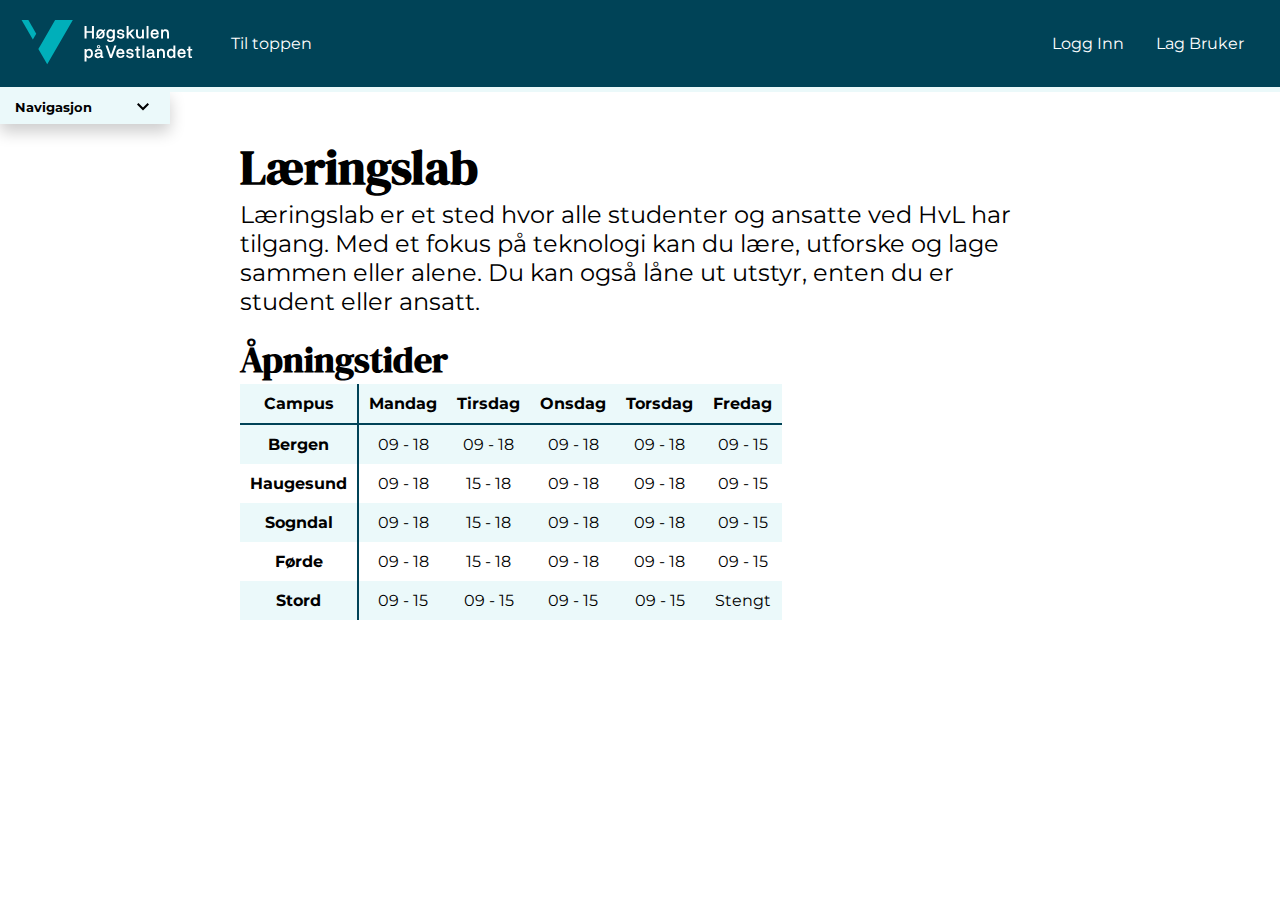
==== index.html @ 8cbc113d "legg til knapper for logg inn og lag bruker, ikke funksjonelle enda" ====
<!DOCTYPE html>

<!-- Av: Solveig Knarvik, Chanh Lam, Daniella Stensland -->

<html lang="no">
    <head>
        <meta charset="utf-8">
        <link rel="stylesheet" href="styles.css">
        <link rel="icon" type="image/x-icon" href="media/favicon.ico">
        <title>Læringslab - HvL</title>
    </head>
    <body>
        <header>
            <img class="hvl-logo" src="media/hvl_logo.svg" alt="HvL sin logo" onclick="window.location.href='index.html'">
            <nav class="internal-nav">
                <ul>
                    <li><a href="#">Til toppen</a></li>
                </ul>
            </nav>

            <ul class="log-in-and-register">
                <li><a href="logg_inn.html">Logg Inn</a></li>
                <li><a href="lag_bruker.html">Lag Bruker</a></li>
            </ul>
        </header>
        <nav class="drop-down">
            <button class="drop-down-button"><strong>Navigasjon</strong><img src="media/drop_down_button_black.svg" alt="drop-down button arrow"></button>
            <ul class="drop-down-content">
                <li class="current-page"><strong>Hjem</strong></li>
                <li><a href="HTML/om_laeringslabbene.html">Om læringslabbene</a></li>
                <li><a href="HTML/loesninger_resultat_og_virkning.html">Løsninger, resultat og virkning</a></li>
                <li><a href="HTML/baerekraft_og_samfunnsansvar.html">Bærekraft og samfunnsansvar</a></li>
                <li><a href="HTML/kontakt.html">Kontakt og sammarbeid</a></li>
            </ul>
        </nav>
        <div class="content-body">
            <h1>Læringslab</h1>
            <p class="complimentary-text">
                Læringslab er et sted hvor alle studenter og ansatte ved HvL har tilgang. Med et fokus på teknologi kan 
                du lære, utforske og lage sammen eller alene. Du kan også låne ut utstyr, enten du er student eller ansatt.
            </p>

            <br>

            <h2>Åpningstider</h2>
            
            <table id="opening-times-table">
                <thead>
                    <tr>
                        <th>Campus</th>
                        <th>Mandag</th>
                        <th>Tirsdag</th>
                        <th>Onsdag</th>
                        <th>Torsdag</th>
                        <th>Fredag</th>
                    </tr>
                </thead>
                <tbody>
                    <tr>
                        <td><strong>Bergen</strong></td>
                        <td>09 - 18</td>
                        <td>09 - 18</td>
                        <td>09 - 18</td>
                        <td>09 - 18</td>
                        <td>09 - 15</td>
                    </tr>
                    <tr>
                        <td><strong>Haugesund</strong></td>
                        <td>09 - 18</td>
                        <td>15 - 18</td>
                        <td>09 - 18</td>
                        <td>09 - 18</td>
                        <td>09 - 15</td>
                    </tr>
                    <tr>
                        <td><strong>Sogndal</strong></td>
                        <td>09 - 18</td>
                        <td>15 - 18</td>
                        <td>09 - 18</td>
                        <td>09 - 18</td>
                        <td>09 - 15</td>
                    </tr>
                    <tr>
                        <td><strong>Førde</strong></td>
                        <td>09 - 18</td>
                        <td>15 - 18</td>
                        <td>09 - 18</td>
                        <td>09 - 18</td>
                        <td>09 - 15</td>
                    </tr>
                    <tr>
                        <td><strong>Stord</strong></td>
                        <td>09 - 15</td>
                        <td>09 - 15</td>
                        <td>09 - 15</td>
                        <td>09 - 15</td>
                        <td>Stengt</td>
                    </tr>
                </tbody>
            </table>
        </div>

        <script src="script.js"></script>
    </body>
</html>
---- styles.css ----
@import url('https://fonts.googleapis.com/css2?family=DM+Serif+Display:ital@0;1&family=Montserrat:ital,wght@0,100..900;1,100..900&display=swap');

* {
    font-family: "Montserrat", sans-serif; /* Montserrat blir standard font for nettsiden utenom overskrifter. */
    box-sizing: border-box;
    margin: 0;
    padding: 0;
}

html {
    scroll-behavior: smooth;
}

h1, h2, .drop-down-box-header {
    font-family: "DM Serif Display", serif;
}

h1 {
    font-size: 48px;
}

h2 {
    font-size: 36px;
    scroll-margin-top: 100px;
}

header {
    position: fixed;
    width: 100%;
    display: flex;
    background-color: #004357;
    border-bottom: 5px solid #EBF9FA;
    z-index: 3;
    align-items: center;
}

table {
    text-align: center;
    border-collapse: collapse;
}

tr:nth-child(odd) {
    background-color: #EBF9FA;
}

td, th {
    padding: 10px;
    cursor: crosshair;
}

th {
    border-bottom: 2px solid #004357;
}

td strong {
    font-weight: 700 !important;
}

td:hover {
    font-weight: bold;
}

td:first-child, th:first-child {
    border-right: 2px solid #004357;
}

.internal-nav ul {
    display: flex;
    margin-left: auto;
    list-style-type: none;
    background-color: inherit;
}

.internal-nav li {
    float: left;
    list-style-type: none;
}

.internal-nav li a {
    display: block;
    color: white;
    text-align: center;
    padding: 16px;
    text-decoration: none;
}

.internal-nav li a:hover {
    background-color: #001F29;
}

.highlight {
    color: #EE6352;
}

.content-body {
    padding-top: 100px;
    padding-bottom: 50px;
    min-width: 400px;
    max-width: 800px;
    margin: auto;
}

.complimentary-text {
    font-size: 24px;
}

.drop-down {
    position: relative;
    display: inline-block;
}

.drop-down-content {
    position: absolute;
    top: 90px;
    left: 0;
    background-color: #EBF9FA;
    box-shadow: 0px 8px 16px rgba(0, 0, 0, 0.2);
    z-index: 1;
    width: 170px;
    opacity: 0;
    transform: translateY(-10px);
    list-style-type: none;
    padding: 0;
    margin: 0;
}

.drop-down-content.show {
    opacity: 1;
    transform: translateY(0);
}

.drop-down-content li {
    padding: 12px 16px;
    display: block;
}

.drop-down-content li a {
    text-decoration: none;
    color: #000;
}

.drop-down-content li:hover {
    text-decoration: underline;
    background-color: #CEF0F3;
}

.drop-down-content .current-page {
    text-decoration: none !important;
    background-color: #EBF9FA !important;
}

.drop-down:focus-within .drop-down-content {
    display: block;
}

.drop-down-button {
    border: none;
    position: relative;
    display: flex;
    align-items: center;
    justify-content: space-between;
    right: 0;
    top: 90px;
    width: 170px;
    text-align: right;
    outline: none;
    background-color: #EBF9FA;
    color: #000;
    padding: 5px 15px;
    box-shadow: 0px 8px 16px rgba(0, 0, 0, 0.2);
    z-index: 2;
}

.drop-down-button img {
    transition: transform 0.3s ease-out;
}

.drop-down-button.rotate {
    border-top: #004357 solid 1px;
    transform: none !important; /* This has to exist so I don't have to declare a .rotate state for every location button*/ 
}

.rotate {
    transform: rotate(180deg);
}

.drop-down-button.rotate img {
    transform: rotate(180deg);
}

.drop-down-button:hover {
    background-color: #CEF0F3;
    cursor: pointer;
}

.drop-down-box {
    position: relative;
    width: 650px;
    margin-bottom: 10px;
}

.drop-down-box-content {
    display: none;
    position: relative;
    background-color: #EBF9FA;
    box-shadow: 0px 8px 16px rgba(0, 0, 0, 0.2);
    z-index: 1;
    width: 100%;
    border-radius: 5px;
    padding: 10px;
}

#bergen-content.show, #haugesund-content.show, #sogndal-content.show, #foerde-content.show, #stord-content.show {
    display: block;
}

.drop-down-box-content li {
    padding: 12px 16px;
    list-style-type: none;
}

.drop-down-box-content img {
    max-width: 200px;
}

.drop-down-box-header {
    display: flex;
    cursor: pointer;
    justify-content: space-between;
    align-items: center;
    width: 100%;
    font-size: 28px;
    background-color: #004357;
    color: #FFF;
    border: none;
    border-radius: 5px;
    outline: none;
    padding: 10px 30px;
    margin-bottom: 10px;
}

.drop-down-box-header img {
    transition: transform 0.3s ease-out;
}

.hvl-logo {
    width: 175px;
    margin: 20px;
}

.hvl-logo:hover {
    cursor: pointer;
}

.log-in-and-register {
    display: flex;
    list-style-type: none;
    margin-left: auto;
    margin-right: 20px;
}

.log-in-and-register li {
    position: relative;
    text-decoration: none;
}

.log-in-and-register li a {
    display: block;
    color: white;
    text-align: center;
    padding: 16px;
    text-decoration: none;
}

.log-in-and-register li a:hover {
    background-color: #001F29;
}
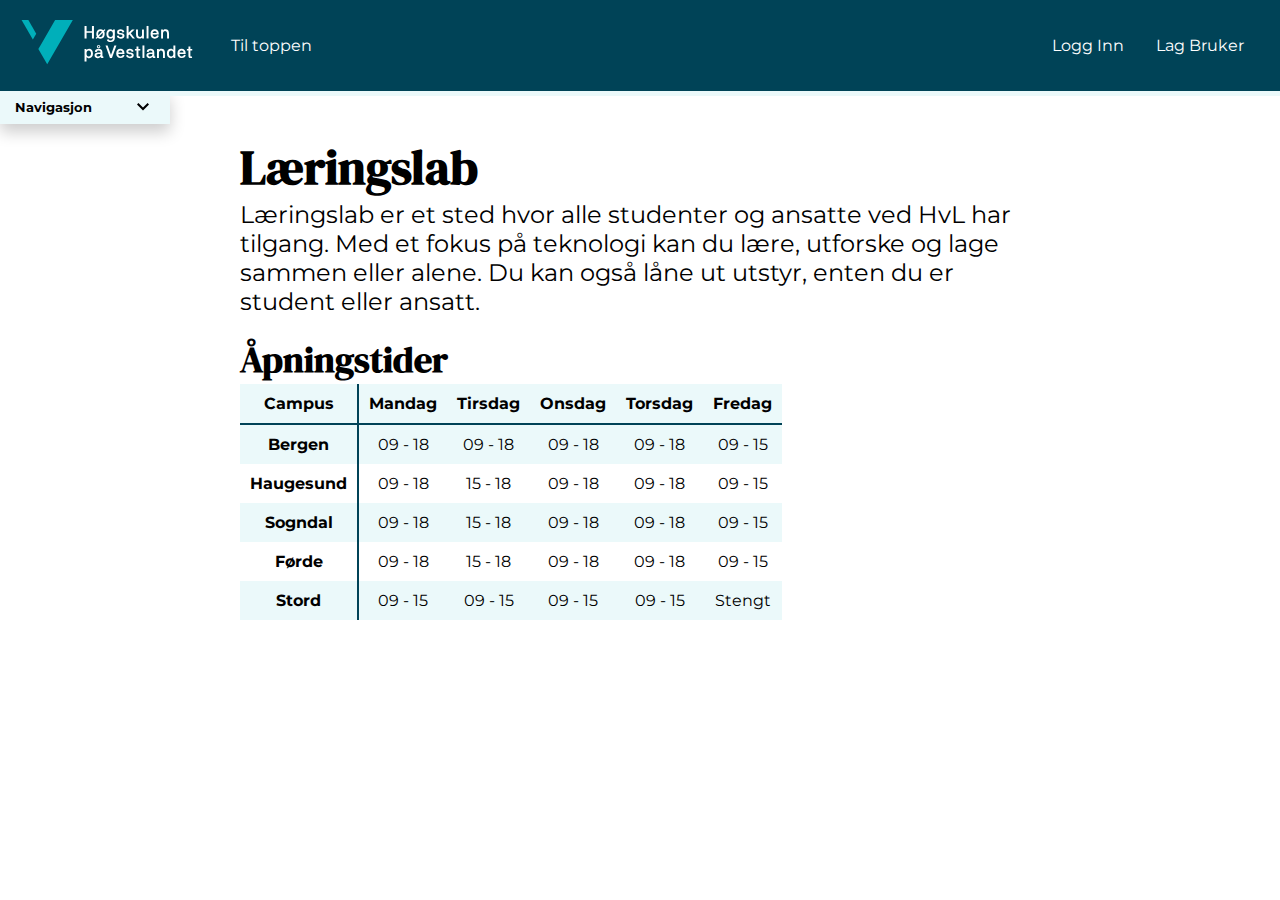
==== commit 0a4f4702: "WCAG fix" ====
--- a/index.html
+++ b/index.html
@@ -11,16 +11,18 @@
     </head>
     <body>
         <header>
-            <img class="hvl-logo" src="media/hvl_logo.svg" alt="HvL sin logo" onclick="window.location.href='index.html'">
+            <a href="index.html">
+                <img class="hvl-logo" src="media/hvl_logo.svg" alt="HvL sin logo">
+            </a>
             <nav class="internal-nav">
                 <ul>
                     <li><a href="#">Til toppen</a></li>
                 </ul>
             </nav>
-
+        
             <ul class="log-in-and-register">
-                <li><a href="logg_inn.html">Logg Inn</a></li>
-                <li><a href="lag_bruker.html">Lag Bruker</a></li>
+                <li><a href="HTML/logg_inn.html">Logg Inn</a></li>
+                <li><a href="HTML/lag_bruker.html">Lag Bruker</a></li>
             </ul>
         </header>
         <nav class="drop-down">
--- a/styles.css
+++ b/styles.css
@@ -275,3 +275,14 @@
 .log-in-and-register li a:hover {
     background-color: #001F29;
 }
+
+.text-field {
+    margin: 20px 0;
+    display: flex;
+    justify-content: space-between;
+}
+
+.subtext {
+    font-size: 10px;
+    margin-bottom: 20px;
+}
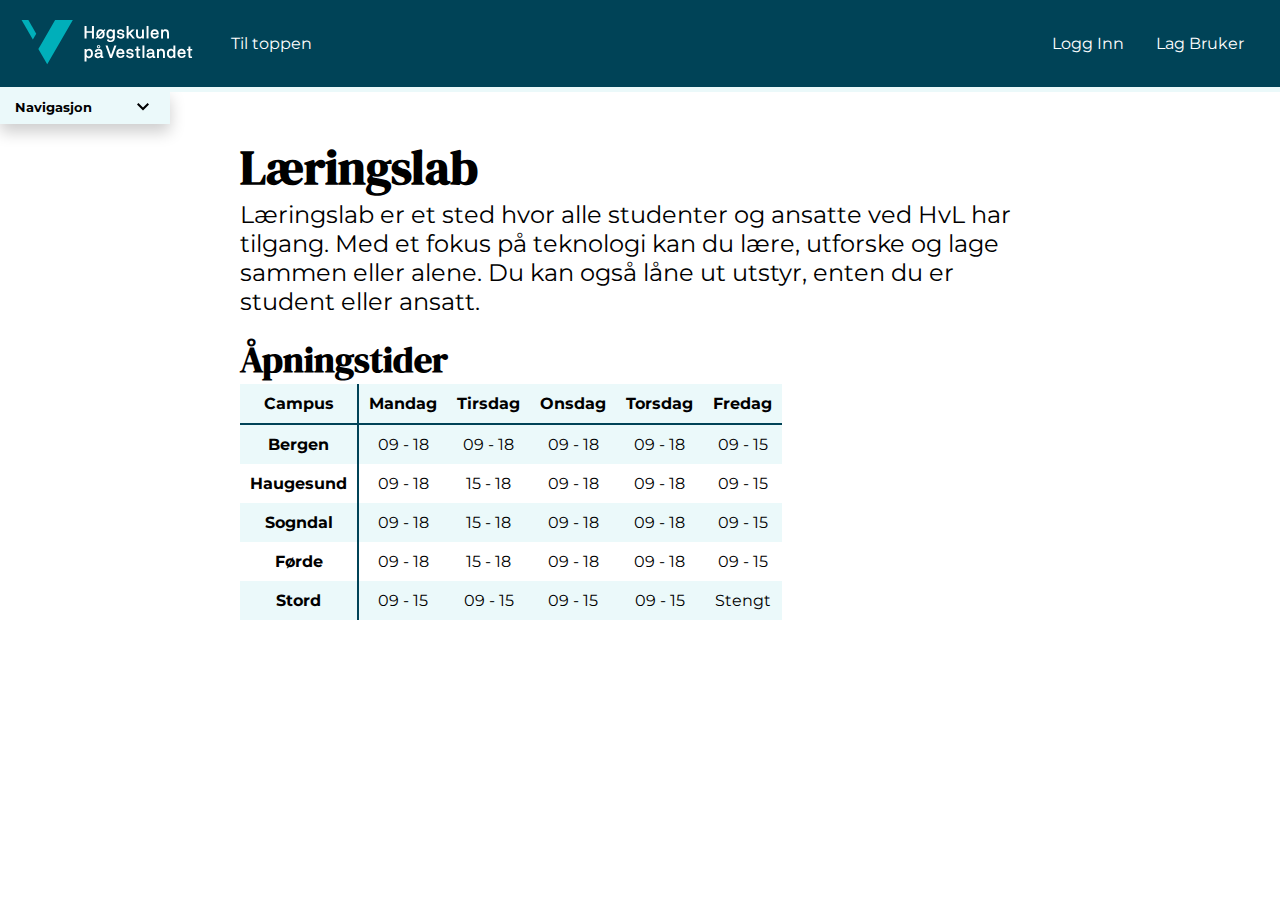
==== commit 80e715f3: "utlån" ====
--- a/index.html
+++ b/index.html
@@ -11,15 +11,13 @@
     </head>
     <body>
         <header>
-            <a href="index.html">
-                <img class="hvl-logo" src="media/hvl_logo.svg" alt="HvL sin logo">
-            </a>
+            <img class="hvl-logo" src="media/hvl_logo.svg" alt="HvL sin logo" onclick="window.location.href='index.html'">
             <nav class="internal-nav">
                 <ul>
                     <li><a href="#">Til toppen</a></li>
                 </ul>
             </nav>
-        
+
             <ul class="log-in-and-register">
                 <li><a href="HTML/logg_inn.html">Logg Inn</a></li>
                 <li><a href="HTML/lag_bruker.html">Lag Bruker</a></li>
@@ -33,6 +31,8 @@
                 <li><a href="HTML/loesninger_resultat_og_virkning.html">Løsninger, resultat og virkning</a></li>
                 <li><a href="HTML/baerekraft_og_samfunnsansvar.html">Bærekraft og samfunnsansvar</a></li>
                 <li><a href="HTML/kontakt.html">Kontakt og sammarbeid</a></li>
+                <li><a href="utlån.html">Utlån</a></li> 
+
             </ul>
         </nav>
         <div class="content-body">
--- a/styles.css
+++ b/styles.css
@@ -1,13 +1,17 @@
 @import url('https://fonts.googleapis.com/css2?family=DM+Serif+Display:ital@0;1&family=Montserrat:ital,wght@0,100..900;1,100..900&display=swap');
 
 * {
-    font-family: "Montserrat", sans-serif; /* Montserrat blir standard font for nettsiden utenom overskrifter. */
     box-sizing: border-box;
+}
+
+:where(*, *::before, *::after) {
     margin: 0;
     padding: 0;
 }
 
 html {
+    font-family: "Montserrat", sans-serif; /* Montserrat blir standard font for nettsiden utenom overskrifter. */
+    font-size: 16px;
     scroll-behavior: smooth;
 }
 
@@ -22,6 +26,11 @@
 h2 {
     font-size: 36px;
     scroll-margin-top: 100px;
+}
+
+button {
+    font-family: inherit;
+    cursor: pointer;
 }
 
 header {
@@ -98,6 +107,10 @@
     min-width: 400px;
     max-width: 800px;
     margin: auto;
+}
+
+.content-body ul {
+    padding-left: 20px;
 }
 
 .complimentary-text {
@@ -190,7 +203,6 @@
 
 .drop-down-button:hover {
     background-color: #CEF0F3;
-    cursor: pointer;
 }
 
 .drop-down-box {
@@ -280,9 +292,52 @@
     margin: 20px 0;
     display: flex;
     justify-content: space-between;
+    align-items: center;
+}
+
+.text-field input {
+    font-family: inherit;
+    padding: 0.75rem;
+    min-width: 200px;
+    width: 100%;
+    max-width: 500px;
+}
+
+.text-field label {
+    font-size: 18px;
 }
 
 .subtext {
-    font-size: 10px;
-    margin-bottom: 20px;
-}
+    margin: 1rem 0;
+    color: #666;
+}
+
+.logg-inn-or-register-button {
+    padding: 0.75rem 1.5rem;
+    min-height: 44px;
+}
+
+.graph-container {
+    margin: auto;
+    width: 80%;
+}
+
+#visitor-graph {
+    width: 100%;
+    height: auto;
+}
+
+.button-container {
+    display: flex;
+    justify-content: space-evenly;
+}
+
+.button-container button {
+    width: 100%;
+    height: 50px;
+}
+
+.button-container button.unclickable {
+    cursor: not-allowed;
+    background-color: #F5F5F5;
+}
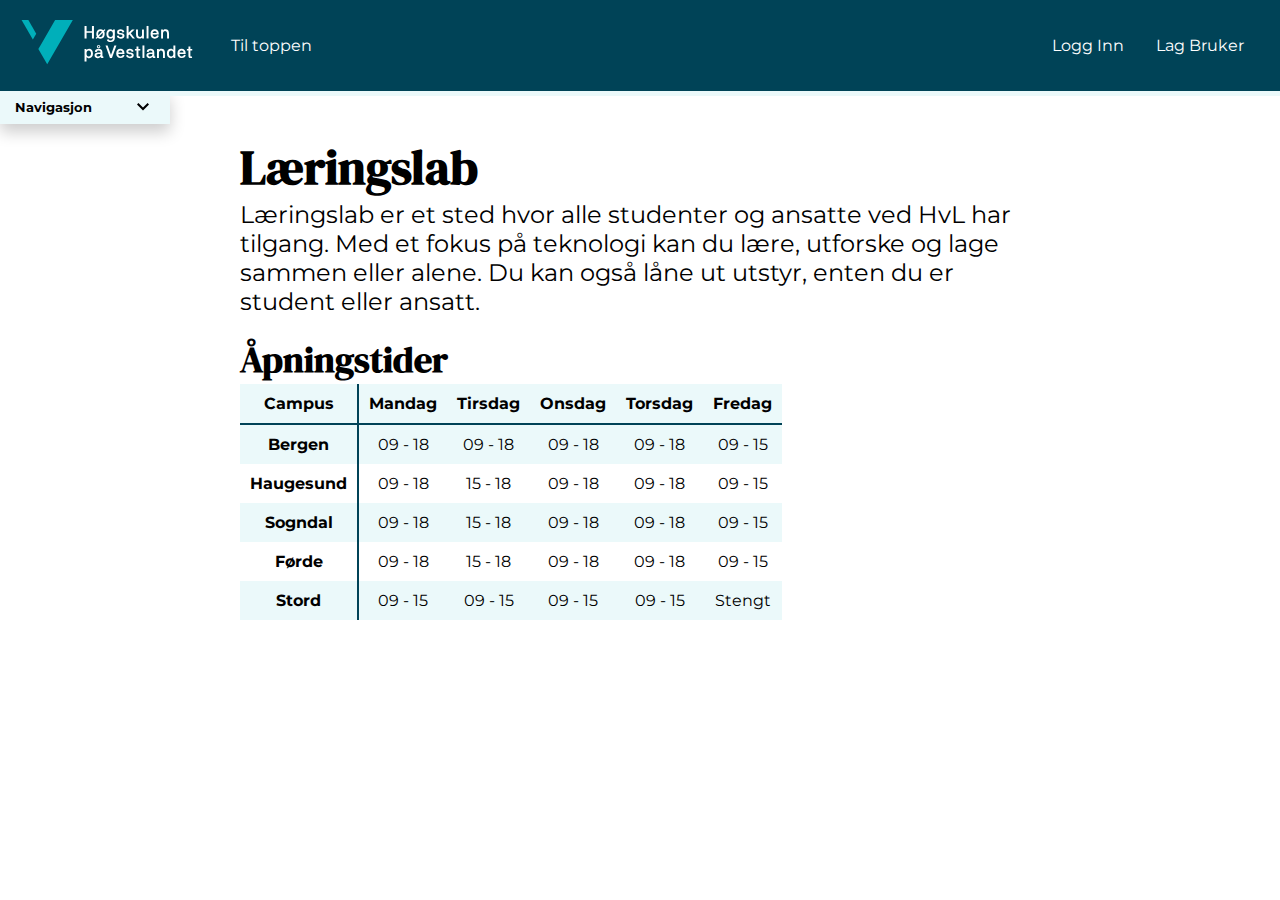
==== commit 9e830944: "Merge branch 'main' of https://github.com/DaniellaRoz/semesteroppgave-dat111" ====
--- a/index.html
+++ b/index.html
@@ -11,13 +11,15 @@
     </head>
     <body>
         <header>
-            <img class="hvl-logo" src="media/hvl_logo.svg" alt="HvL sin logo" onclick="window.location.href='index.html'">
+            <a href="index.html">
+                <img class="hvl-logo" src="media/hvl_logo.svg" alt="HvL sin logo">
+            </a>
             <nav class="internal-nav">
                 <ul>
                     <li><a href="#">Til toppen</a></li>
                 </ul>
             </nav>
-
+        
             <ul class="log-in-and-register">
                 <li><a href="HTML/logg_inn.html">Logg Inn</a></li>
                 <li><a href="HTML/lag_bruker.html">Lag Bruker</a></li>
@@ -31,8 +33,6 @@
                 <li><a href="HTML/loesninger_resultat_og_virkning.html">Løsninger, resultat og virkning</a></li>
                 <li><a href="HTML/baerekraft_og_samfunnsansvar.html">Bærekraft og samfunnsansvar</a></li>
                 <li><a href="HTML/kontakt.html">Kontakt og sammarbeid</a></li>
-                <li><a href="utlån.html">Utlån</a></li> 
-
             </ul>
         </nav>
         <div class="content-body">
